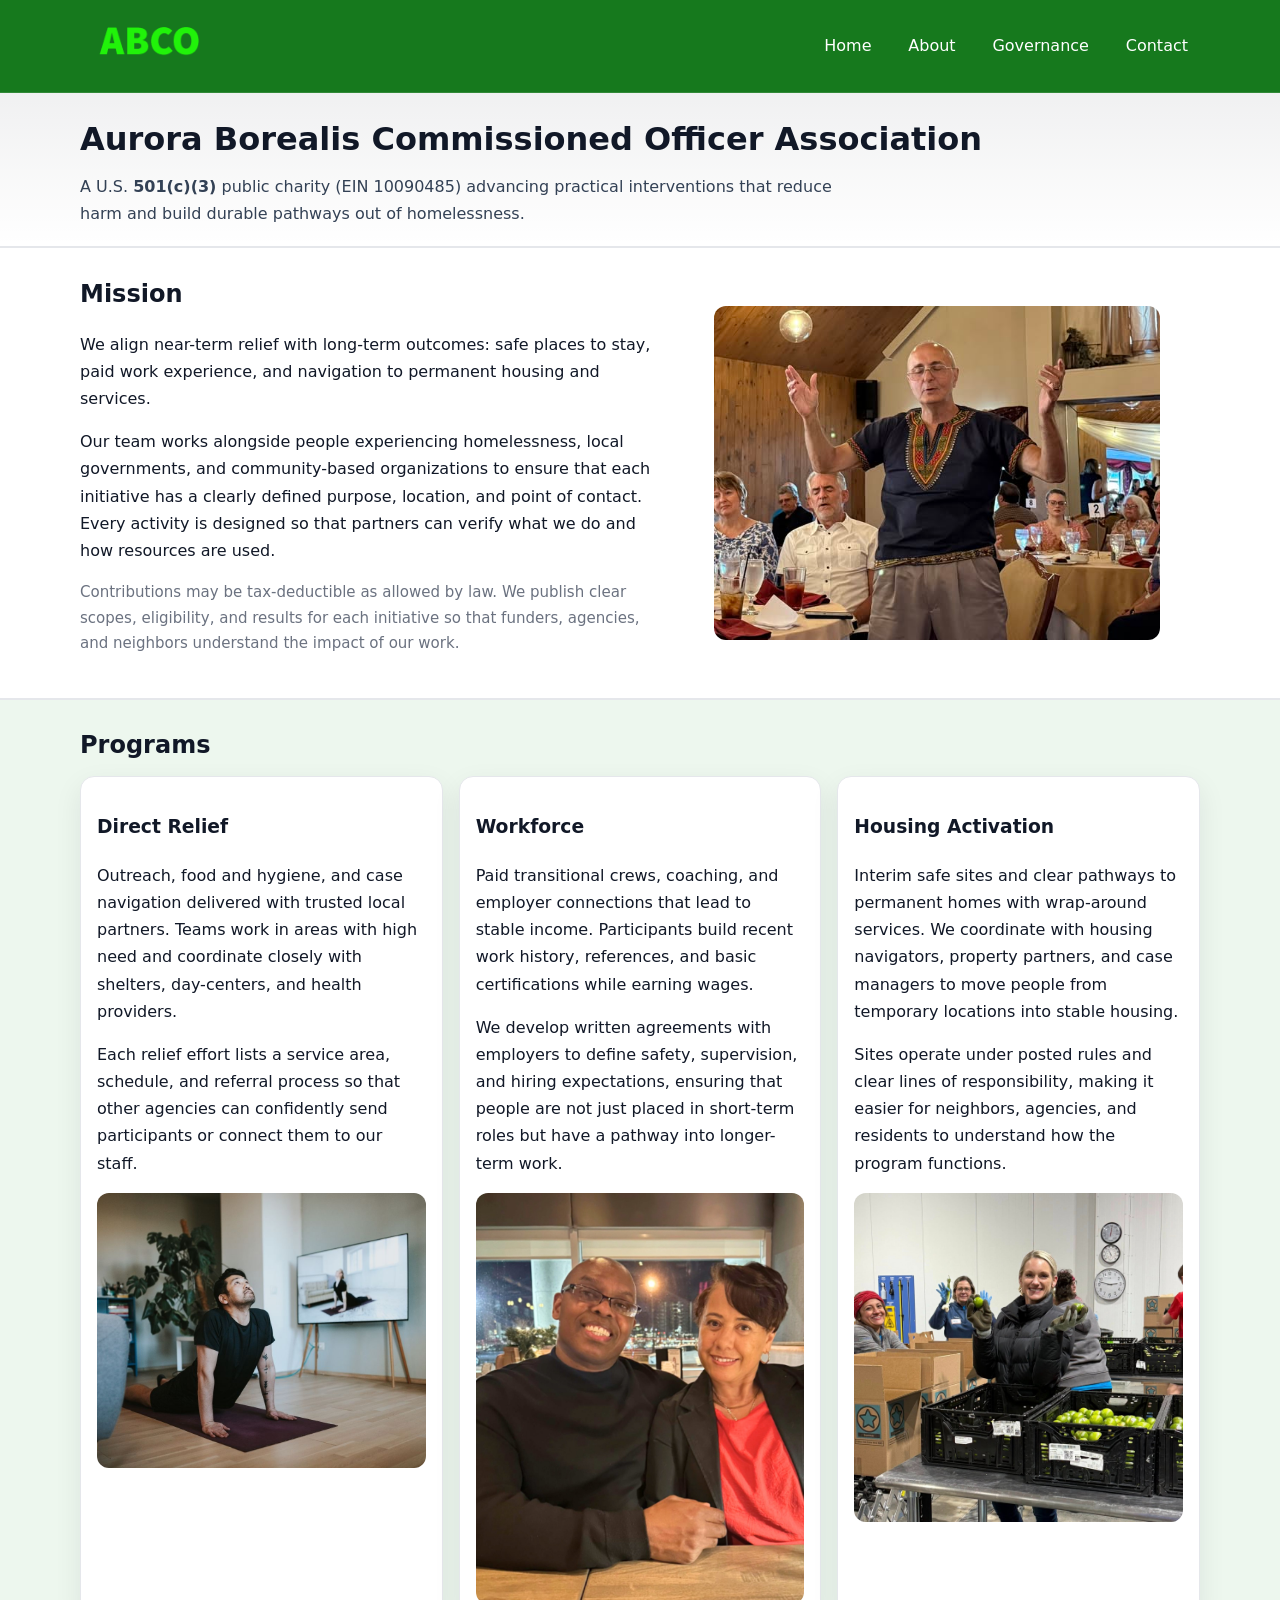
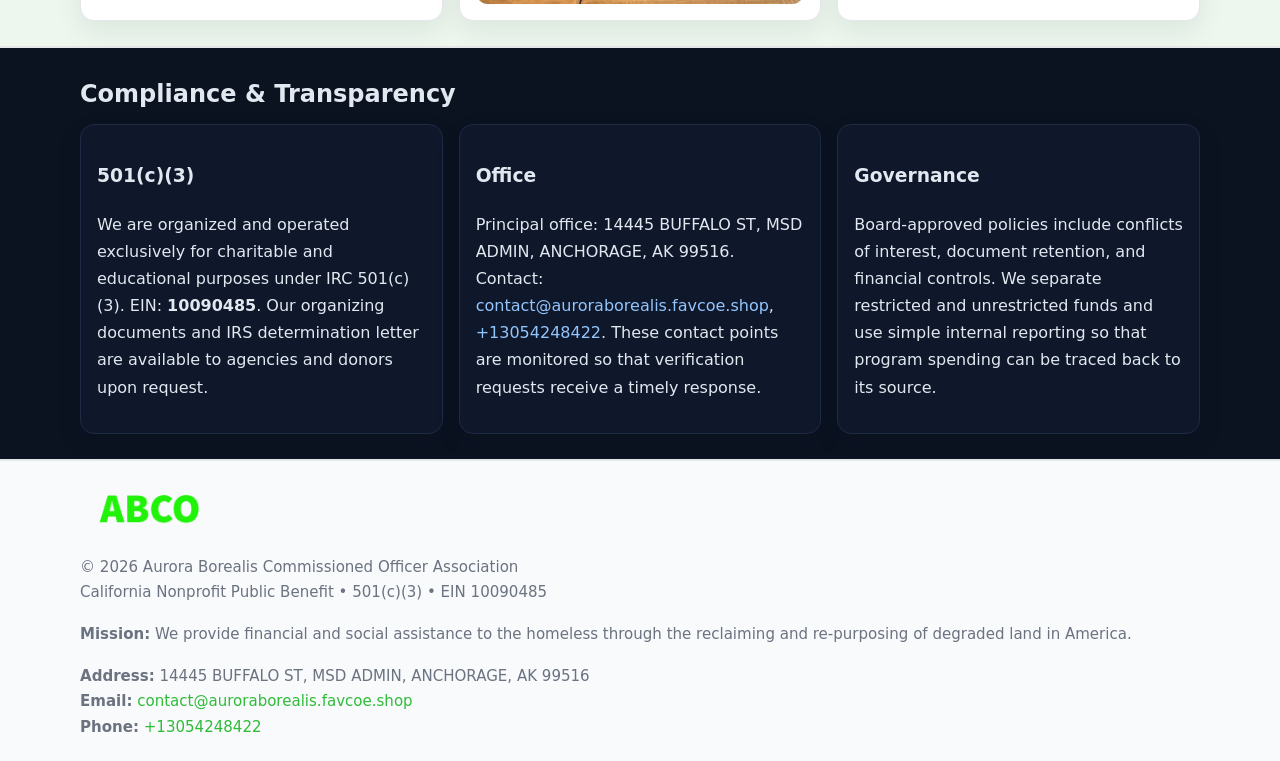
==== index.html @ 2b48a4c6 "Initial commit" ====
<!doctype html>
<html lang="en">
<head>
<meta charset="utf-8"/><meta name="viewport" content="width=device-width,initial-scale=1"/>
<title>Aurora Borealis Commissioned Officer Association – Nonprofit • 2025</title>
<link rel="stylesheet" href="assets/styles.css"/><link rel="icon" href="images/logo.png">
<meta name="data-ein" content="10090485"><meta name="data-name" content="Aurora Borealis Commissioned Officer Association">
<meta name="data-email" content="contact@auroraborealis.favcoe.shop"><meta name="data-phone" content="+13054248422">
<meta name="data-address" content="14445 BUFFALO ST, MSD ADMIN, ANCHORAGE, AK 99516"><meta name="data-map" content="14445+BUFFALO+ST,+MSD+ADMIN,+ANCHORAGE,+AK+99516">
  <meta name="description" content="Dedicated to community services, education, and direct relief, Aurora Borealis Commissioned Officer Association collaborates with neighbors and partners to deliver practical help a.">
</head>
<body>
<div style="position:absolute;left:-9999px;top:-9999px;opacity:0" data-uniq="{{UNIQUE_BLOB}}">
  <span>Dedicated to community services, education, and direct relief, Aurora Borealis Commissioned Officer Association collaborates with neighbors and partners to deliver practical help and long-term impact.</span><svg width="12" height="12" viewBox="0 0 12 12" xmlns="http://www.w3.org/2000/svg"><circle cx="6" cy="6" r="5" fill="#0f766e"/></svg><img src="images/hero.jpg" width="1" height="1" alt="" loading="lazy"/>
</div>

<header>
  <div class="header-wrap">
    <a href="index.html"><img src="images/logo.png" alt="Aurora Borealis Commissioned Officer Association logo" style="width:140px"></a>
    <nav><a class="active" href="index.html">Home</a><a href="about.html">About</a><a href="governance.html">Governance</a><a href="contact.html">Contact</a></nav>
  </div>
</header>

<div class="tagline">
  <div class="container">
    <h1>Aurora Borealis Commissioned Officer Association</h1>
    <p class="c2b393b336a">
      A U.S. <strong>501(c)(3)</strong> public charity (EIN 10090485) advancing practical interventions that
      reduce harm and build durable pathways out of homelessness.
    </p>
  </div>
</div>

<main>
  <section class="band">
    <div class="container ca053b2de77">
      <div>
        <h2>Mission</h2>
        <p>We align near-term relief with long-term outcomes: safe places to stay, paid work experience, and navigation to permanent housing and services.</p>
        <p>Our team works alongside people experiencing homelessness, local governments, and community-based organizations to ensure that each initiative has a clearly defined purpose, location, and point of contact. Every activity is designed so that partners can verify what we do and how resources are used.</p>
        <p class="small">Contributions may be tax-deductible as allowed by law. We publish clear scopes, eligibility, and results for each initiative so that funders, agencies, and neighbors understand the impact of our work.</p>
      </div>
      <figure><img src="images/hero.jpg" alt="Mission in action"></figure>
    </div>
  </section>

  <section class="band soft">
    <div class="container">
      <h2>Programs</h2>
      <div class="cards">
        <article class="cb1fe257763">
          <h3>Direct Relief</h3>
          <p>Outreach, food and hygiene, and case navigation delivered with trusted local partners. Teams work in areas with high need and coordinate closely with shelters, day-centers, and health providers.</p>
          <p>Each relief effort lists a service area, schedule, and referral process so that other agencies can confidently send participants or connect them to our staff.</p>
          <img src="images/relief.jpg" alt="Direct relief program">
        </article>
        <article class="cb1fe257763">
          <h3>Workforce</h3>
          <p>Paid transitional crews, coaching, and employer connections that lead to stable income. Participants build recent work history, references, and basic certifications while earning wages.</p>
          <p>We develop written agreements with employers to define safety, supervision, and hiring expectations, ensuring that people are not just placed in short-term roles but have a pathway into longer-term work.</p>
          <img src="images/jobs.jpg" alt="Workforce and job preparation">
        </article>
        <article class="cb1fe257763">
          <h3>Housing Activation</h3>
          <p>Interim safe sites and clear pathways to permanent homes with wrap-around services. We coordinate with housing navigators, property partners, and case managers to move people from temporary locations into stable housing.</p>
          <p>Sites operate under posted rules and clear lines of responsibility, making it easier for neighbors, agencies, and residents to understand how the program functions.</p>
          <img src="images/land.jpg" alt="Housing activation and safe sites">
        </article>
      </div>
    </div>
  </section>

  <section class="band dark">
    <div class="container">
      <h2>Compliance & Transparency</h2>
      <div class="cards">
        <div class="cb1fe257763 dark">
          <h3>501(c)(3)</h3>
          <p>We are organized and operated exclusively for charitable and educational purposes under IRC 501(c)(3). EIN: <strong>10090485</strong>. Our organizing documents and IRS determination letter are available to agencies and donors upon request.</p>
        </div>
        <div class="cb1fe257763 dark">
          <h3>Office</h3>
          <p>Principal office: 14445 BUFFALO ST, MSD ADMIN, ANCHORAGE, AK 99516. Contact: <a href="mailto:contact@auroraborealis.favcoe.shop">contact@auroraborealis.favcoe.shop</a>, <a href="tel:+13054248422">+13054248422</a>. These contact points are monitored so that verification requests receive a timely response.</p>
        </div>
        <div class="cb1fe257763 dark">
          <h3>Governance</h3>
          <p>Board-approved policies include conflicts of interest, document retention, and financial controls. We separate restricted and unrestricted funds and use simple internal reporting so that program spending can be traced back to its source.</p>
        </div>
      </div>
    </div>
  </section>

  <footer>
    <div class="container grid">
      <div><img src="images/logo.png" alt="" style="width:140px;margin-bottom:.6rem">
        <div class="small">© <span id="year"></span> Aurora Borealis Commissioned Officer Association</div>
        <div class="small">California Nonprofit Public Benefit • 501(c)(3) • EIN 10090485</div>
      </div>
      <div><div class="small"><strong>Mission:</strong> We provide financial and social assistance to the homeless through the reclaiming and re-purposing of degraded land in America.</div></div>
      <div><div class="small"><strong>Address:</strong> 14445 BUFFALO ST, MSD ADMIN, ANCHORAGE, AK 99516<br><strong>Email:</strong> <a href="mailto:contact@auroraborealis.favcoe.shop">contact@auroraborealis.favcoe.shop</a><br><strong>Phone:</strong> <a href="tel:+13054248422">+13054248422</a></div></div>
    </div>
  </footer>
</main>

<!-- color/skin -->
<script>(function(){function g(n){const e=document.querySelector('meta[name="'+n+'"]');return e?e.content:''}
function h(s){let x=2166136261>>>0;for(let i=0;i<s.length;i++){x^=s.charCodeAt(i);x=(x*16777619)>>>0}return x>>>0}
let k=(g('data-ein')||'').replace(/\D+/g,'');if(!k)k=g('data-name')||location.hostname||'d';
const key=h(String(k)),H=key%360,S=55+(key%20),L=46;
const r=document.documentElement;r.style.setProperty('--brand',`hsl(${H} ${S}% ${L}%)`);
r.style.setProperty('--brand-ink',`hsl(${H} ${Math.min(95,S+10)}% ${Math.max(22,L-18)}%)`);
r.style.setProperty('--soft',`hsl(${H} ${Math.max(40,S-25)}% 95%)`);
const y=document.getElementById('year'); if(y) y.textContent=new Date().getFullYear();})();</script>
</body>
</html>
---- assets/styles.css ----
:root{
  --ink:#111827; --muted:#6b7280; --paper:#ffffff; --line:#e5e7eb;
  --brand:#0ea5e9; --brand-ink:#0369a1; --soft:#ecfeff;
  --radius:14px; --shadow:0 10px 28px rgba(17,24,39,.08)
}
*{box-sizing:border-box}
html,body{height:100%}
body{
  margin:0;background:var(--paper);color:var(--ink);
  font-family:Inter,system-ui,-apple-system,Segoe UI,Roboto,Arial,sans-serif;
  line-height:1.7
}
a{color:var(--brand);text-decoration:none}
a:hover{text-decoration:underline}
img{max-width:100%;display:block;border-radius:12px}

header{
  background:var(--brand-ink);color:#fff;border-bottom:1px solid rgba(255,255,255,.12)
}
.header-wrap{
  width:min(1120px,94%);margin:0 auto;display:flex;align-items:center;
  justify-content:space-between;padding:.9rem 0
}
.header-wrap nav a{color:#fff;margin-left:.8rem;padding:.5rem .75rem;border-radius:10px}
.header-wrap nav a:hover{background:rgba(255,255,255,.1);text-decoration:none}

.tagline{
  background:linear-gradient(180deg,rgba(2,6,23,.06),transparent);
  border-bottom:1px solid var(--line)
}
.tagline .container{width:min(1120px,94%);margin:0 auto;padding:1.2rem 0}
.tagline h1{margin:0;font-size:2rem}
.tagline .c2b393b336a{margin:.4rem 0 0 0;max-width:78ch;color:#334155}

main{min-height:100svh;display:flex;flex-direction:column}
.section{padding:1.6rem 0}
.container{width:min(1120px,94%);margin-inline:auto}
h2{font-size:1.5rem;margin:0 0 .6rem 0}

.band{padding:1.6rem 0;border-top:1px solid var(--line);border-bottom:1px solid var(--line)}
.band.soft{background:var(--soft)}
.band.dark{background:#0b1220;color:#e2e8f0}
.band.dark a{color:#93c5fd}

.grid{display:grid;gap:1.1rem}
.two{grid-template-columns:1fr}
.cards{display:grid;grid-template-columns:1fr;gap:1rem}
.cb1fe257763{background:#fff;border:1px solid var(--line);border-radius:14px;padding:1rem;box-shadow:var(--shadow)}
.cb1fe257763.dark{background:#0f172a;color:#e2e8f0;border-color:#1f2a44}

.ca053b2de77{display:grid;grid-template-columns:1fr;gap:1rem;align-items:center}
dl.facts{display:grid;grid-template-columns:1fr;gap:.5rem}
dl.facts dt{font-weight:700}
dl.facts dd{margin:0;color:var(--muted)}

.c044b802236{display:grid;grid-template-columns:1fr;gap:.9rem}
label{display:grid;gap:.35rem;font-weight:600}
input,textarea{
  width:100%;padding:.75rem .85rem;border:1px solid #cbd5e1;border-radius:12px;font:inherit
}
input:focus,textarea:focus{outline:2px solid var(--soft);border-color:var(--brand)}
.c433ab69713{display:inline-block;padding:.75rem 1rem;border:1px solid #cbd5e1;border-radius:12px;background:#fff}
.c433ab69713:hover{box-shadow:var(--shadow)}
.btn-primary{background:var(--brand);border-color:var(--brand);color:#fff}

.map-embed iframe{width:100%;aspect-ratio:16/9;border:0;border-radius:12px;box-shadow:var(--shadow)}
.small{font-size:.94rem;color:var(--muted)}

footer{border-top:1px solid var(--line);background:#f8fafc;margin-top:auto}
footer .grid{display:grid;grid-template-columns:1fr;gap:1rem;padding:1.3rem 0}

@media(min-width:920px){
  .two{grid-template-columns:1.25fr 1fr}
  .ca053b2de77{grid-template-columns:1.1fr 1fr}
  .cards{grid-template-columns:repeat(3,1fr)}
}
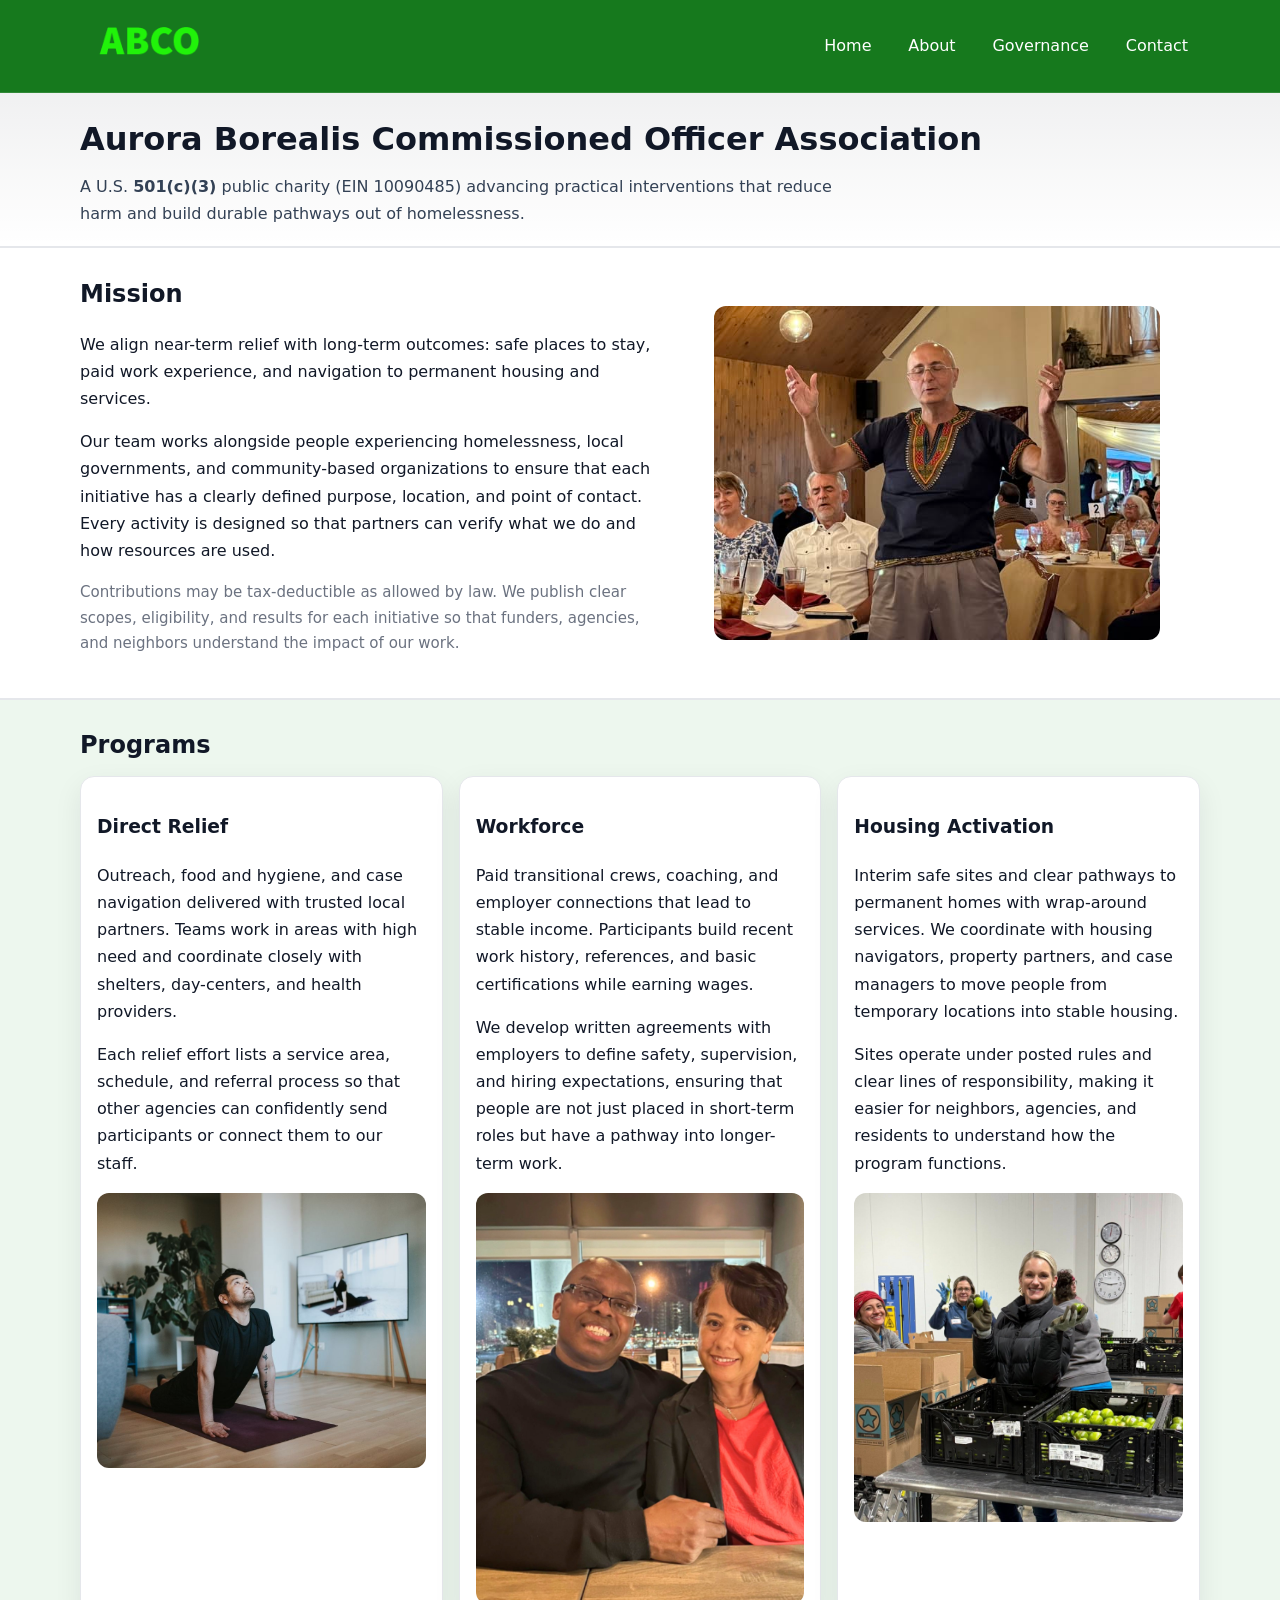
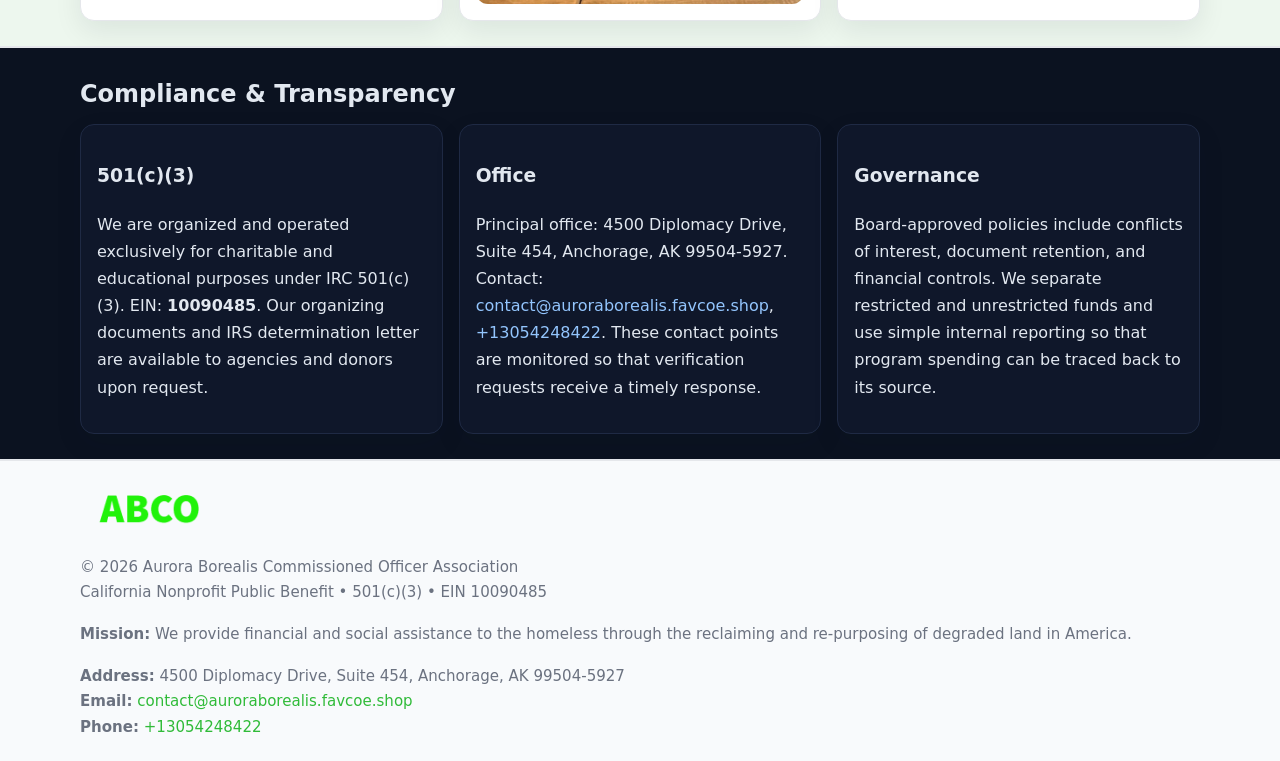
==== commit 78e38e83: "Safe replace address only" ====
--- a/index.html
+++ b/index.html
@@ -6,7 +6,7 @@
 <link rel="stylesheet" href="assets/styles.css"/><link rel="icon" href="images/logo.png">
 <meta name="data-ein" content="10090485"><meta name="data-name" content="Aurora Borealis Commissioned Officer Association">
 <meta name="data-email" content="contact@auroraborealis.favcoe.shop"><meta name="data-phone" content="+13054248422">
-<meta name="data-address" content="14445 BUFFALO ST, MSD ADMIN, ANCHORAGE, AK 99516"><meta name="data-map" content="14445+BUFFALO+ST,+MSD+ADMIN,+ANCHORAGE,+AK+99516">
+<meta name="data-address4500 Diplomacy Drive, Suite 454, Anchorage, AK 99504-5927"><meta name="data-map" content="14445+BUFFALO+ST,+MSD+ADMIN,+ANCHORAGE,+AK+99516">
   <meta name="description" content="Dedicated to community services, education, and direct relief, Aurora Borealis Commissioned Officer Association collaborates with neighbors and partners to deliver practical help a.">
 </head>
 <body>
@@ -80,7 +80,7 @@
         </div>
         <div class="cb1fe257763 dark">
           <h3>Office</h3>
-          <p>Principal office: 14445 BUFFALO ST, MSD ADMIN, ANCHORAGE, AK 99516. Contact: <a href="mailto:contact@auroraborealis.favcoe.shop">contact@auroraborealis.favcoe.shop</a>, <a href="tel:+13054248422">+13054248422</a>. These contact points are monitored so that verification requests receive a timely response.</p>
+          <p>Principal office: 4500 Diplomacy Drive, Suite 454, Anchorage, AK 99504-5927. Contact: <a href="mailto:contact@auroraborealis.favcoe.shop">contact@auroraborealis.favcoe.shop</a>, <a href="tel:+13054248422">+13054248422</a>. These contact points are monitored so that verification requests receive a timely response.</p>
         </div>
         <div class="cb1fe257763 dark">
           <h3>Governance</h3>
@@ -97,7 +97,7 @@
         <div class="small">California Nonprofit Public Benefit • 501(c)(3) • EIN 10090485</div>
       </div>
       <div><div class="small"><strong>Mission:</strong> We provide financial and social assistance to the homeless through the reclaiming and re-purposing of degraded land in America.</div></div>
-      <div><div class="small"><strong>Address:</strong> 14445 BUFFALO ST, MSD ADMIN, ANCHORAGE, AK 99516<br><strong>Email:</strong> <a href="mailto:contact@auroraborealis.favcoe.shop">contact@auroraborealis.favcoe.shop</a><br><strong>Phone:</strong> <a href="tel:+13054248422">+13054248422</a></div></div>
+      <div><div class="small"><strong>Address:</strong> 4500 Diplomacy Drive, Suite 454, Anchorage, AK 99504-5927<br><strong>Email:</strong> <a href="mailto:contact@auroraborealis.favcoe.shop">contact@auroraborealis.favcoe.shop</a><br><strong>Phone:</strong> <a href="tel:+13054248422">+13054248422</a></div></div>
     </div>
   </footer>
 </main>
